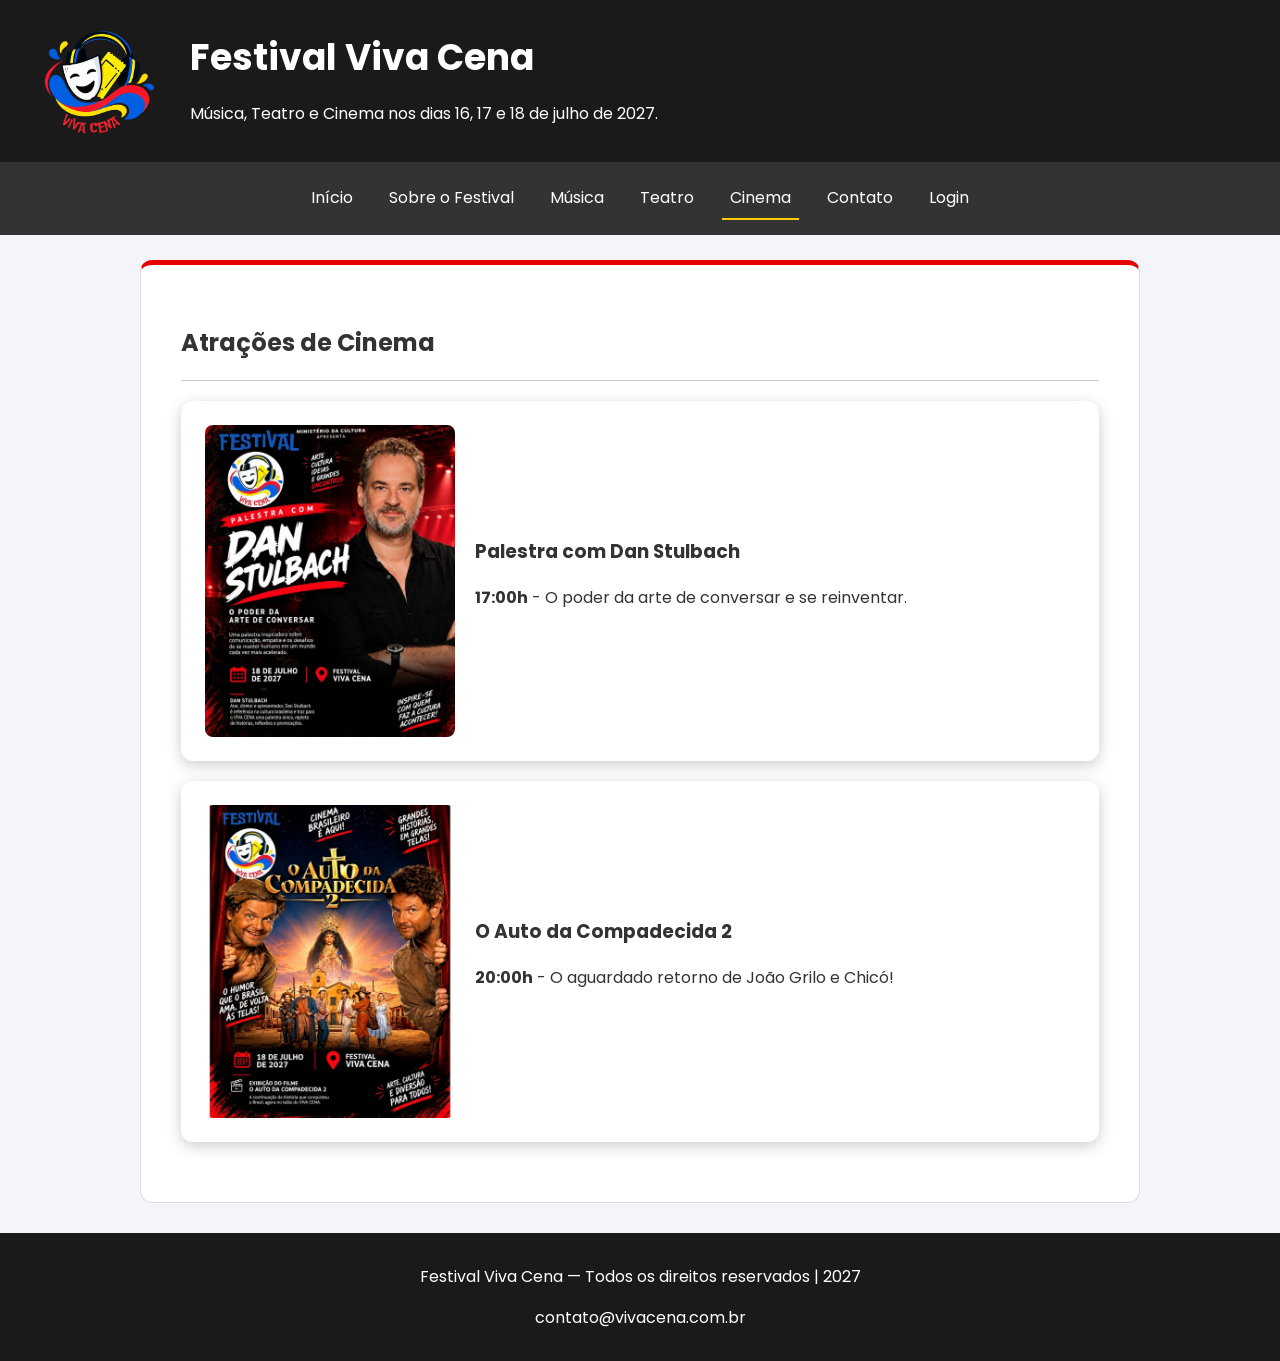
==== cinema.html @ 60b6b499 "versão bonita que o kaua mandou" ====
<!DOCTYPE html>
<html lang="pt-BR">

<head>
    <meta charset="UTF-8">
    <meta name="viewport" content="width=device-width, initial-scale=1.0">
    <title>Cinema | Viva Cena</title>
    <link rel="stylesheet" href="estilizacao/stylecinema.css">
</head>

<body>
    <header class="cabecalho">
        <img src="imagens/Logo.png" alt="Logotipo do Festival Viva Cena" height="80" class="logo">
        <div class="textos-cabecalho">
            <h1>Festival Viva Cena</h1>
            <p>Música, Teatro e Cinema nos dias 16, 17 e 18 de julho de 2027.</p>
        </div>
    </header>
    <nav class="menu">
        <a href="index.html">Início</a>
        <a href="sobre.html">Sobre o Festival</a>
        <a href="musica.html">Música</a>
        <a href="teatro.html">Teatro</a>
        <a class="pagina-atual" href="cinema.html">Cinema</a>
        <a href="contato.html">Contato</a>
        <a href="login.html">Login</a>
    </nav>
    <main>
        <section class="tema-cinema">
            <h2>Atrações de Cinema</h2>
            <hr>
            <div class="atracao">
                <img src="imagens/dan-stulbach.jpeg" alt="Dan Stulbach">
                <div class="info">
                    <h3>Palestra com Dan Stulbach</h3>
                    <p><strong>17:00h</strong> - O poder da arte de conversar e se reinventar.</p>
                </div>
            </div>
            <div class="atracao">
                <img src="imagens/o-auto-da-compadecida.jpeg" alt="O Auto da Compadecida 2">
                <div class="info">
                    <h3>O Auto da Compadecida 2</h3>
                    <p><strong>20:00h</strong> - O aguardado retorno de João Grilo e Chicó!</p>
                </div>
            </div>
        </section>
    </main>
    <footer>
        <p>Festival Viva Cena — Todos os direitos reservados | 2027</p>
        <p>contato@vivacena.com.br</p>
    </footer>
</body>

</html>
---- estilizacao/stylecinema.css ----
@import url('https://fonts.googleapis.com/css2?family=Poppins:wght@300;400;600&display=swap');
body {
    margin: 0;
    font-family: 'Poppins', sans-serif;
    background-color: #f4f4f9;
    color: #333333;
}

header {
    background-color: #1a1a1a;
    color: white;
    text-align: center;
    padding: 25px;
}

header h1 {
    font-size: 36px;
    margin: 10px 0 5px 0;
}

.menu {
    display: flex;
    flex-wrap: wrap;
    justify-content: center;
    gap: 20px;
    background-color: #333333;
    padding: 15px;
    position: sticky;
    top: 0;
}

.menu a {
    color: white;
    text-decoration: none;
    padding: 8px;
}

.menu a:hover {
    color: #ffcc00;
    text-decoration: underline;
}

.menu .pagina-atual {
    border-bottom: 2px solid #ffcc00;
}

main {
    width: 85%;
    max-width: 1000px;
    margin: 25px auto;
}

section {
    background-color: white;
    border: 1px solid #dddddd;
    border-radius: 12px;
    padding: 40px;
}

hr {
    border: 0;
    height: 1px;
    background-color: #ccc;
    margin: 20px 0;
}

.atracao {
    display: flex;
    gap: 20px;
    align-items: center;
    margin-bottom: 20px;
    border-radius: 8px;
    background-color: #ffffff;
    border-radius: 12px;
    box-shadow: 0 4px 15px rgba(0, 0, 0, 0.2); /* Sombra suave */
    padding: 24px;
}

.atracao img {
    width: 250px;
    border-radius: 8px;
}

.info h3 {
    margin-top: 0;
}

footer {
    background-color: #1a1a1a;
    color: white;
    text-align: center;
    padding: 15px;
    margin-top: 30px;
}

@media (max-width: 768px) {
    .atracao {
        flex-direction: column;
        text-align: center;
    }

    .atracao img {
        width: 100%;
    }
}

.tema-cinema {
    border-top: 5px solid #e60000;
}

.cabecalho {
    display: flex;
    align-items: center; 
    justify-content: flex-start; 
    gap: 30px; 
    padding: 20px 40px; 
}

.logo {
    width: 120px; 
    height: auto;
}

.textos-cabecalho {
    text-align: left; 
}
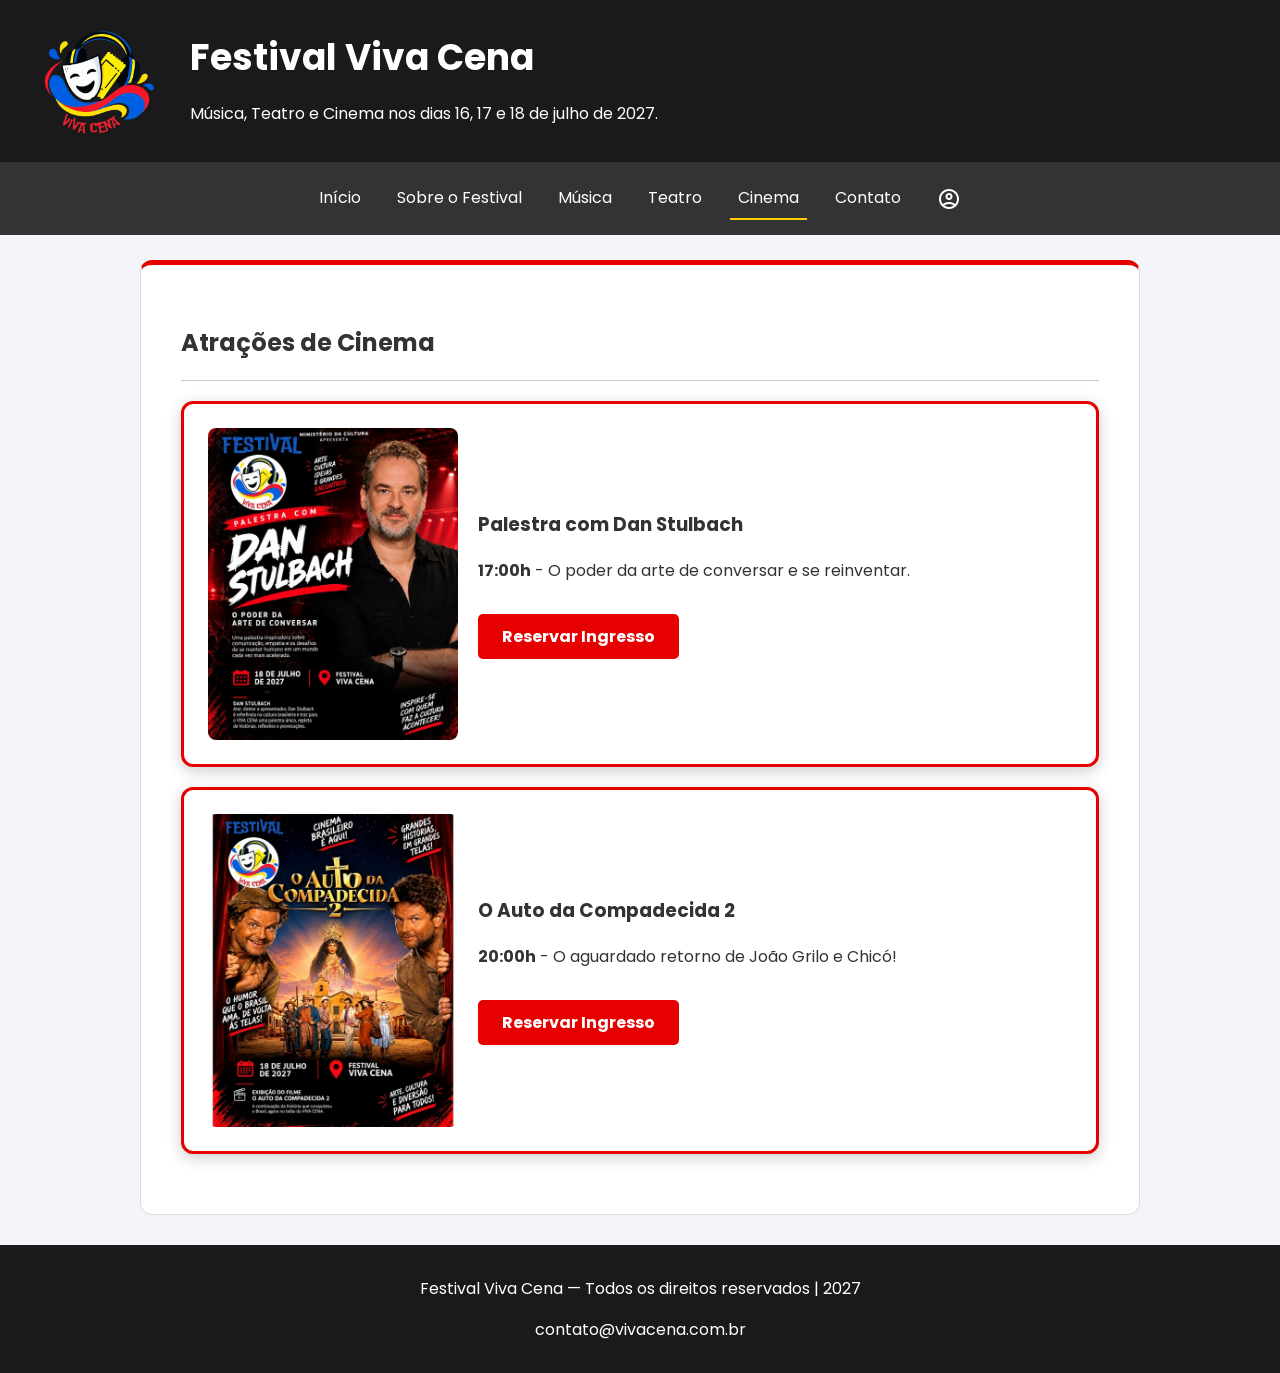
==== commit 14b17eab: "Alteração de cores e texto, add feat: Reserva" ====
--- a/cinema.html
+++ b/cinema.html
@@ -6,6 +6,7 @@
     <meta name="viewport" content="width=device-width, initial-scale=1.0">
     <title>Cinema | Viva Cena</title>
     <link rel="stylesheet" href="estilizacao/stylecinema.css">
+    <link rel="stylesheet" href="https://fonts.googleapis.com/css2?family=Material+Symbols+Outlined:opsz,wght,FILL,GRAD@24,400,0,0" />
 </head>
 
 <body>
@@ -23,7 +24,9 @@
         <a href="teatro.html">Teatro</a>
         <a class="pagina-atual" href="cinema.html">Cinema</a>
         <a href="contato.html">Contato</a>
-        <a href="login.html">Login</a>
+        <a href="login.html" style="display: inline-flex; align-items: center;">
+            <span class="material-symbols-outlined">account_circle</span>
+        </a>
     </nav>
     <main>
         <section class="tema-cinema">
@@ -34,6 +37,8 @@
                 <div class="info">
                     <h3>Palestra com Dan Stulbach</h3>
                     <p><strong>17:00h</strong> - O poder da arte de conversar e se reinventar.</p>
+                    <!-- BOTÃO ADICIONADO ABAIXO -->
+                    <a href="contato.html" class="btn-reservar">Reservar Ingresso</a>
                 </div>
             </div>
             <div class="atracao">
@@ -41,6 +46,8 @@
                 <div class="info">
                     <h3>O Auto da Compadecida 2</h3>
                     <p><strong>20:00h</strong> - O aguardado retorno de João Grilo e Chicó!</p>
+                    <!-- BOTÃO ADICIONADO ABAIXO -->
+                    <a href="contato.html" class="btn-reservar">Reservar Ingresso</a>
                 </div>
             </div>
         </section>
--- a/estilizacao/stylecinema.css
+++ b/estilizacao/stylecinema.css
@@ -69,11 +69,11 @@
     gap: 20px;
     align-items: center;
     margin-bottom: 20px;
-    border-radius: 8px;
     background-color: #ffffff;
     border-radius: 12px;
-    box-shadow: 0 4px 15px rgba(0, 0, 0, 0.2); /* Sombra suave */
+    box-shadow: 0 4px 15px rgba(0, 0, 0, 0.2);
     padding: 24px;
+    border: 3px solid #e60000; /* ATUALIZADO AQUI: Borda vermelha em todo o card do evento */
 }
 
 .atracao img {
@@ -123,4 +123,19 @@
 
 .textos-cabecalho {
     text-align: left; 
+}
+
+.btn-reservar {
+    display: inline-block;
+    margin-top: 15px;
+    padding: 10px 24px;
+    background-color: #e60000; /* Use a cor da área: Vermelho (Cinema), Amarelo (Teatro), Azul (Música) */
+    color: white;
+    text-decoration: none;
+    font-weight: bold;
+    border-radius: 5px;
+}
+
+.btn-reservar:hover {
+    opacity: 0.9; /* Efeito simples e seguro de hover */
 }
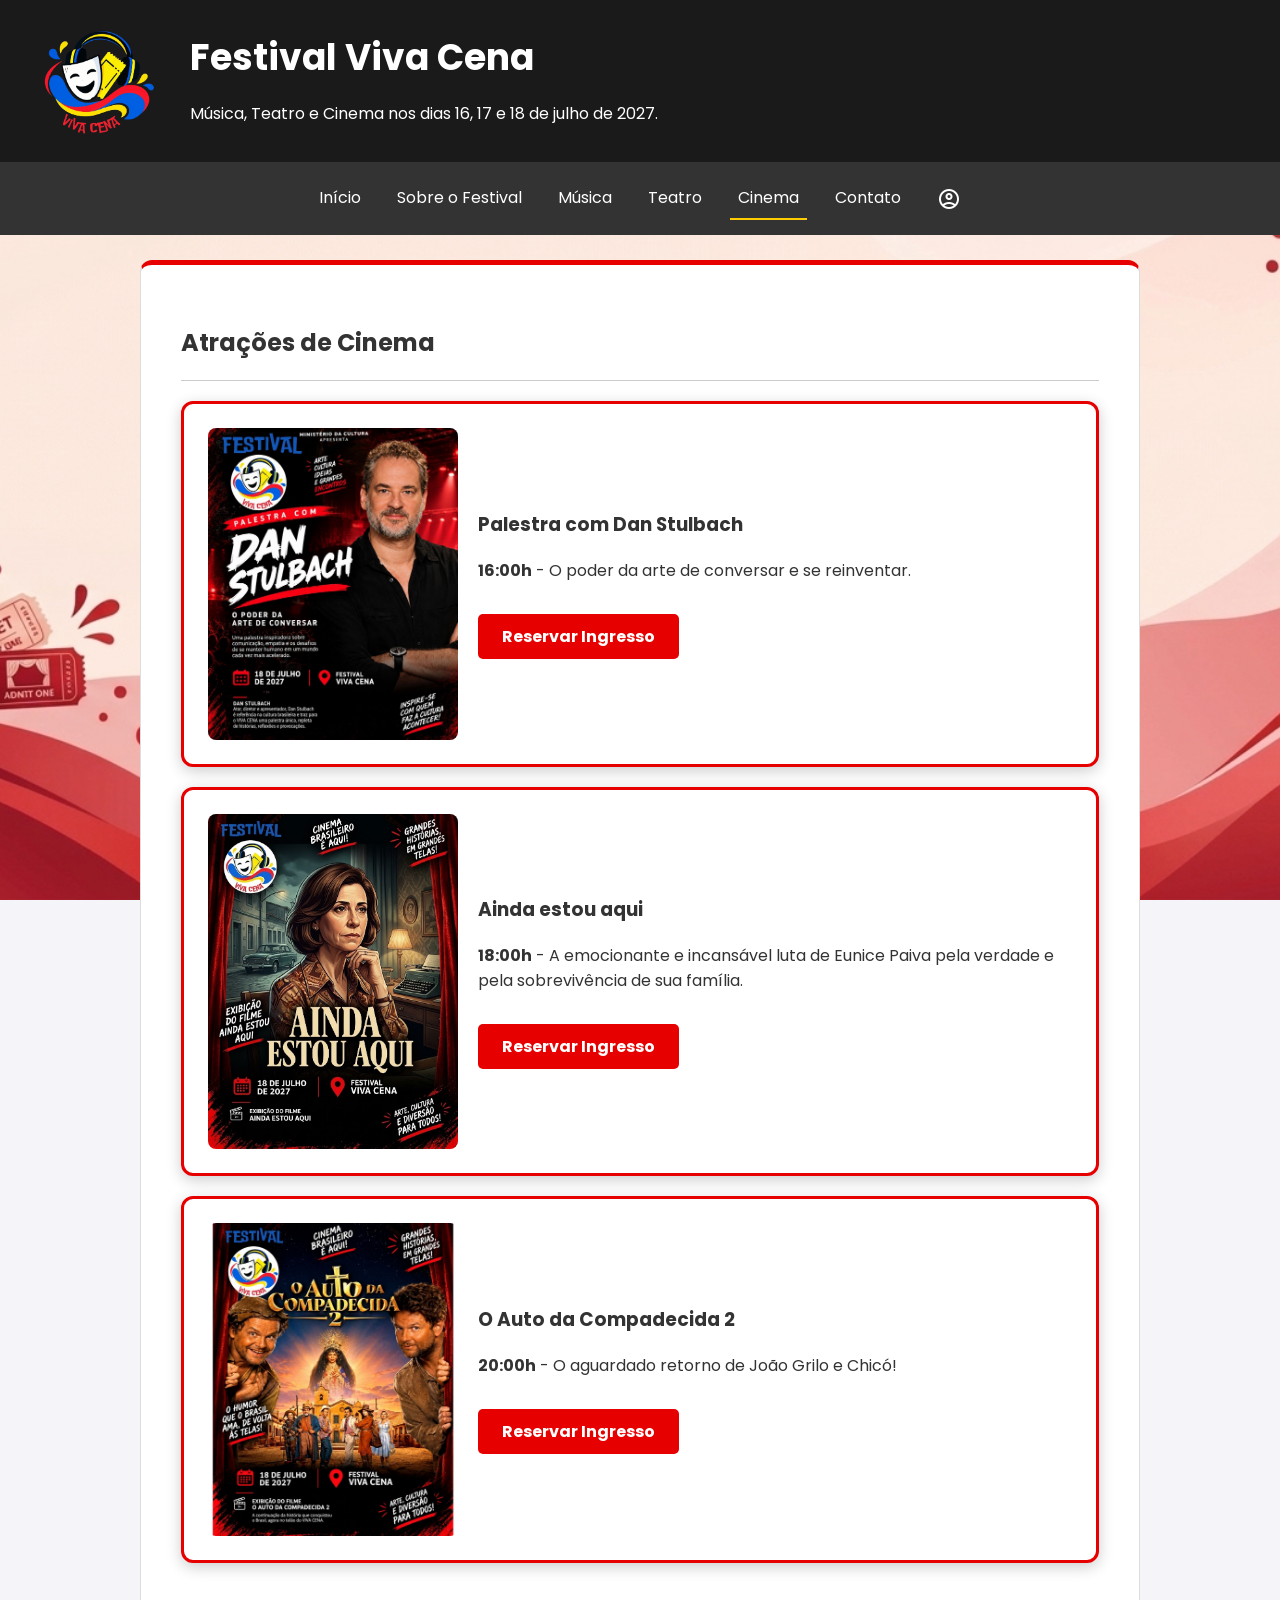
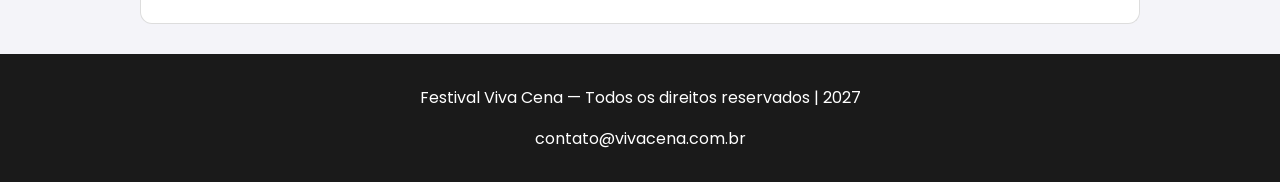
==== commit 2d5c4336: "FEAT: adicionei mais eventos" ====
--- a/cinema.html
+++ b/cinema.html
@@ -36,8 +36,15 @@
                 <img src="imagens/dan-stulbach.jpeg" alt="Dan Stulbach">
                 <div class="info">
                     <h3>Palestra com Dan Stulbach</h3>
-                    <p><strong>17:00h</strong> - O poder da arte de conversar e se reinventar.</p>
-                    <!-- BOTÃO ADICIONADO ABAIXO -->
+                    <p><strong>16:00h</strong> - O poder da arte de conversar e se reinventar.</p>
+                    <a href="contato.html" class="btn-reservar">Reservar Ingresso</a>
+                </div>
+            </div>
+              <div class="atracao">
+                <img src="imagens/ainda-estou.jpg" alt="Ainda estou aqui">
+                <div class="info">
+                    <h3>Ainda estou aqui</h3>
+                    <p><strong>18:00h</strong> -  A emocionante e incansável luta de Eunice Paiva pela verdade e pela sobrevivência de sua família.</p>
                     <a href="contato.html" class="btn-reservar">Reservar Ingresso</a>
                 </div>
             </div>
@@ -46,7 +53,6 @@
                 <div class="info">
                     <h3>O Auto da Compadecida 2</h3>
                     <p><strong>20:00h</strong> - O aguardado retorno de João Grilo e Chicó!</p>
-                    <!-- BOTÃO ADICIONADO ABAIXO -->
                     <a href="contato.html" class="btn-reservar">Reservar Ingresso</a>
                 </div>
             </div>
--- a/estilizacao/stylecinema.css
+++ b/estilizacao/stylecinema.css
@@ -129,7 +129,7 @@
     display: inline-block;
     margin-top: 15px;
     padding: 10px 24px;
-    background-color: #e60000; /* Use a cor da área: Vermelho (Cinema), Amarelo (Teatro), Azul (Música) */
+    background-color: #e60000; 
     color: white;
     text-decoration: none;
     font-weight: bold;
@@ -138,4 +138,14 @@
 
 .btn-reservar:hover {
     opacity: 0.9; /* Efeito simples e seguro de hover */
-}+}
+
+body {
+    background-image: url("../imagens/ondas-cinema.jpg");
+    background-size: cover;
+    background-position: center;
+    background-repeat: no-repeat;
+    background-attachment: fixed;
+    margin: 0;
+    min-height: 100vh;
+}
